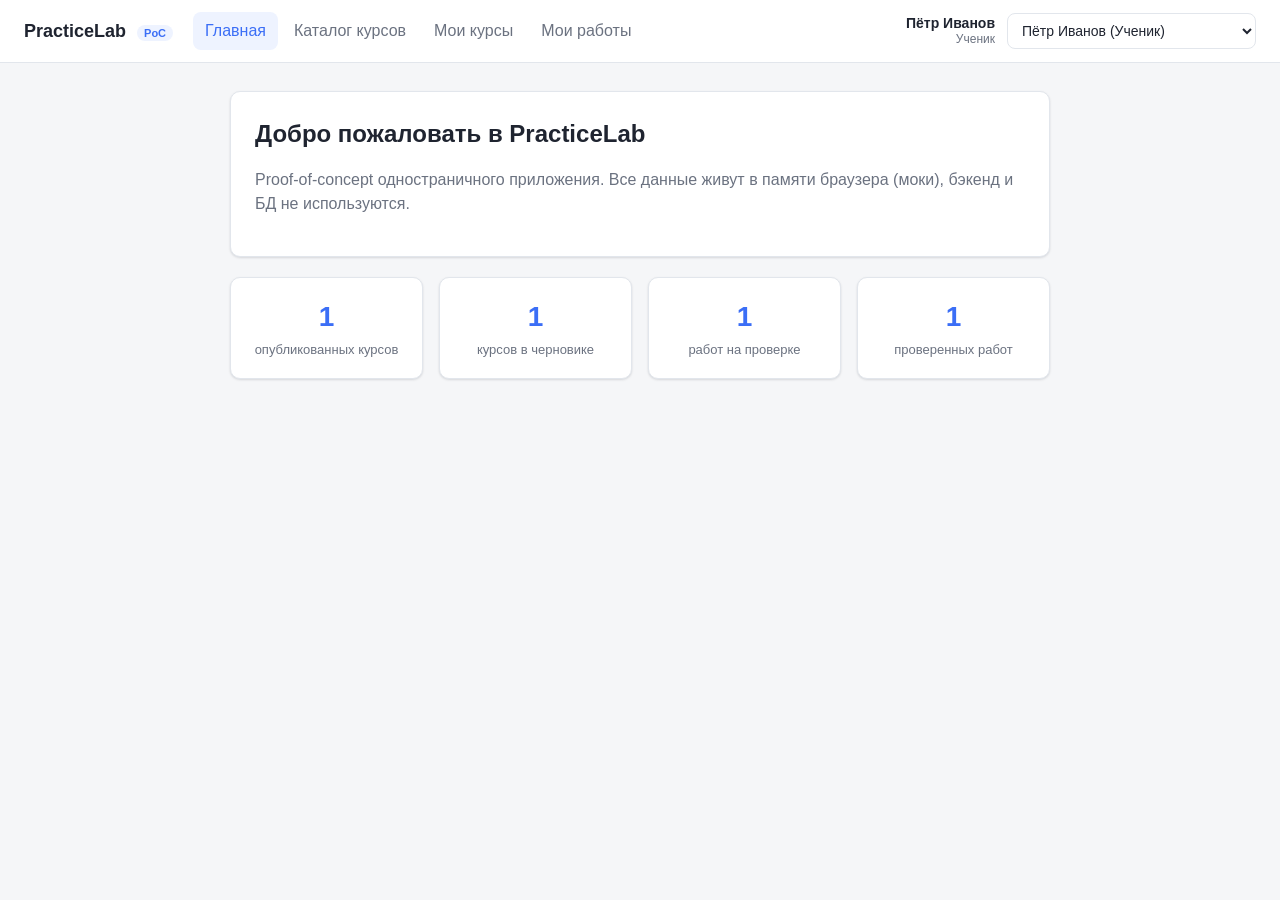
==== poc/index.html @ 83e46f7e "Создан прототип сайта" ====
<!DOCTYPE html>
<html lang="ru">
<head>
  <meta charset="UTF-8" />
  <meta name="viewport" content="width=device-width, initial-scale=1.0" />
  <title>PracticeLab — PoC</title>
  <link rel="stylesheet" href="styles.css" />
</head>
<body>
  <header class="topbar">
    <div class="brand">PracticeLab <span class="badge">PoC</span></div>
    <nav id="nav-links" class="nav"></nav>
    <div class="user">
      <div class="user-id">
        <span id="user-name" class="user-name"></span>
        <span id="user-role" class="user-role"></span>
      </div>
      <select id="role-select" class="select" title="Переключить пользователя"></select>
    </div>
  </header>

  <main id="view" class="view"></main>

  <div id="toasts" class="toasts"></div>

  <script type="module" src="js/app.js"></script>
</body>
</html>
---- poc/styles.css ----
:root {
  --bg: #f5f6f8;
  --card: #ffffff;
  --text: #1f2430;
  --muted: #6b7280;
  --border: #e2e6ec;
  --primary: #3b6ef6;
  --primary-dark: #2f5ad8;
  --green: #16a34a;
  --blue: #2563eb;
  --gray: #9ca3af;
  --red: #dc2626;
  --radius: 10px;
  --shadow: 0 1px 3px rgba(16, 24, 40, .08), 0 1px 2px rgba(16, 24, 40, .06);
}

* { box-sizing: border-box; }

body {
  margin: 0;
  font-family: -apple-system, "Segoe UI", Roboto, "Helvetica Neue", Arial, sans-serif;
  background: var(--bg);
  color: var(--text);
  line-height: 1.5;
}

.topbar {
  display: flex;
  align-items: center;
  gap: 20px;
  padding: 12px 24px;
  background: var(--card);
  border-bottom: 1px solid var(--border);
  position: sticky;
  top: 0;
  z-index: 10;
}

.brand { font-weight: 700; font-size: 18px; white-space: nowrap; }
.badge {
  font-size: 11px;
  font-weight: 600;
  color: var(--primary);
  background: #eef3ff;
  padding: 2px 7px;
  border-radius: 999px;
  margin-left: 6px;
}

.nav { display: flex; gap: 4px; flex: 1; overflow-x: auto; }
.nav a {
  color: var(--muted);
  text-decoration: none;
  padding: 7px 12px;
  border-radius: 8px;
  font-weight: 500;
  white-space: nowrap;
}
.nav a:hover { background: #f0f2f5; color: var(--text); }
.nav a.active { background: #eef3ff; color: var(--primary); }

.user { display: flex; align-items: center; gap: 12px; }
.user-id { text-align: right; line-height: 1.2; }
.user-name { display: block; font-weight: 600; font-size: 14px; }
.user-role { display: block; color: var(--muted); font-size: 12px; }

.view { max-width: 860px; margin: 0 auto; padding: 28px 20px 60px; }
h1 { font-size: 24px; margin: 0 0 8px; }
.muted { color: var(--muted); }

.hero {
  background: var(--card);
  border: 1px solid var(--border);
  border-radius: var(--radius);
  padding: 24px;
  box-shadow: var(--shadow);
}
.hero h1 { margin-top: 0; }

.stats { display: grid; grid-template-columns: repeat(auto-fit, minmax(160px, 1fr)); gap: 16px; margin-top: 20px; }
.stat {
  background: var(--card);
  border: 1px solid var(--border);
  border-radius: var(--radius);
  padding: 18px;
  box-shadow: var(--shadow);
  text-align: center;
}
.stat-num { font-size: 28px; font-weight: 700; color: var(--primary); }
.stat-label { color: var(--muted); font-size: 13px; margin-top: 2px; }

.cards { display: grid; gap: 16px; }
.card {
  background: var(--card);
  border: 1px solid var(--border);
  border-radius: var(--radius);
  padding: 18px;
  box-shadow: var(--shadow);
}
.card-title { font-weight: 600; font-size: 16px; margin-bottom: 4px; }
.card-desc { color: var(--muted); font-size: 14px; margin-bottom: 12px; }
.detail { font-size: 14px; margin: 2px 0; }
.row { margin: 8px 0; }

.tag {
  display: inline-block;
  font-size: 12px;
  font-weight: 600;
  padding: 2px 8px;
  border-radius: 999px;
  vertical-align: middle;
}
.tag-green { background: #e7f6ec; color: var(--green); }
.tag-blue { background: #e8f0fe; color: var(--blue); }
.tag-gray { background: #eef0f3; color: var(--gray); }

.btn {
  display: inline-block;
  border: none;
  background: var(--primary);
  color: #fff;
  padding: 8px 14px;
  border-radius: 8px;
  font-size: 14px;
  font-weight: 500;
  cursor: pointer;
  transition: background .15s;
}
.btn:hover { background: var(--primary-dark); }
.btn:disabled { opacity: .55; cursor: not-allowed; }
.btn-success { background: var(--green); }

.select, input[type="text"], textarea {
  padding: 8px 10px;
  border: 1px solid var(--border);
  border-radius: 8px;
  font-size: 14px;
  font-family: inherit;
  background: #fff;
  color: var(--text);
}
.select { width: auto; }

.form label { display: block; margin-bottom: 10px; font-size: 13px; color: var(--muted); }
.form input, .form textarea { width: 100%; margin-top: 4px; }
.form textarea { min-height: 70px; resize: vertical; }

.actions { display: flex; flex-wrap: wrap; align-items: center; gap: 10px; margin-top: 12px; }
.assign { display: flex; align-items: center; gap: 8px; }

.lesson-list { display: flex; flex-direction: column; gap: 10px; margin-top: 10px; }
.lesson { border: 1px solid var(--border); border-radius: 8px; padding: 12px; }
.lesson-head { display: flex; align-items: center; justify-content: space-between; gap: 10px; }
.lesson-title { font-weight: 500; }

.work-form { margin-top: 10px; display: flex; flex-direction: column; gap: 8px; }
.work-form textarea { min-height: 70px; resize: vertical; }

.work-content {
  background: #0f172a;
  color: #e2e8f0;
  padding: 12px;
  border-radius: 8px;
  font-family: "SFMono-Regular", Consolas, monospace;
  font-size: 13px;
  white-space: pre-wrap;
  margin: 10px 0;
}

.review-form { display: flex; flex-direction: column; gap: 10px; margin-top: 10px; }
.review-form label { font-size: 13px; color: var(--muted); }
.review-form select, .review-form textarea { width: 100%; }
.review-form textarea { min-height: 70px; resize: vertical; }

.loading, .empty, .error { text-align: center; color: var(--muted); padding: 32px 16px; }
.error { color: var(--red); }

.toasts {
  position: fixed;
  right: 20px;
  bottom: 20px;
  display: flex;
  flex-direction: column;
  gap: 10px;
  z-index: 100;
}
.toast {
  background: #1f2430;
  color: #fff;
  padding: 12px 16px;
  border-radius: 8px;
  box-shadow: 0 6px 18px rgba(16, 24, 40, .18);
  font-size: 14px;
  max-width: 340px;
  opacity: 0;
  transform: translateY(8px);
  transition: opacity .25s, transform .25s;
}
.toast-in { opacity: 1; transform: translateY(0); }
.toast-out { opacity: 0; transform: translateY(8px); }
.toast-success { background: var(--green); }
.toast-error { background: var(--red); }
.toast-warn { background: #d97706; }
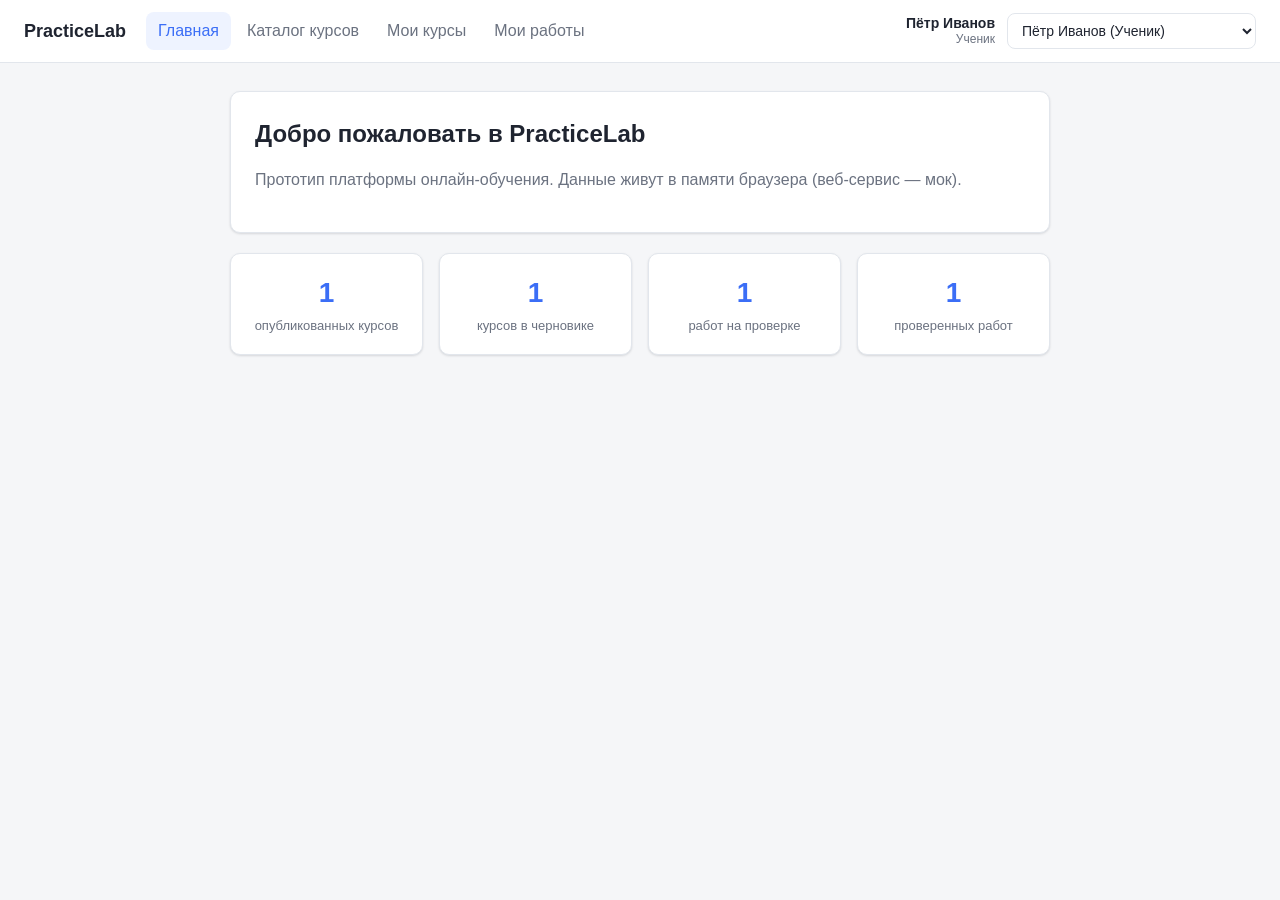
==== commit 38932429: "added value-cases" ====
--- a/poc/index.html
+++ b/poc/index.html
@@ -3,12 +3,12 @@
 <head>
   <meta charset="UTF-8" />
   <meta name="viewport" content="width=device-width, initial-scale=1.0" />
-  <title>PracticeLab — PoC</title>
+  <title>PracticeLab — прототип</title>
   <link rel="stylesheet" href="styles.css" />
 </head>
 <body>
   <header class="topbar">
-    <div class="brand">PracticeLab <span class="badge">PoC</span></div>
+    <div class="brand">PracticeLab</div>
     <nav id="nav-links" class="nav"></nav>
     <div class="user">
       <div class="user-id">
--- a/poc/styles.css
+++ b/poc/styles.css
@@ -37,15 +37,6 @@
 }
 
 .brand { font-weight: 700; font-size: 18px; white-space: nowrap; }
-.badge {
-  font-size: 11px;
-  font-weight: 600;
-  color: var(--primary);
-  background: #eef3ff;
-  padding: 2px 7px;
-  border-radius: 999px;
-  margin-left: 6px;
-}
 
 .nav { display: flex; gap: 4px; flex: 1; overflow-x: auto; }
 .nav a {
@@ -66,6 +57,7 @@
 
 .view { max-width: 860px; margin: 0 auto; padding: 28px 20px 60px; }
 h1 { font-size: 24px; margin: 0 0 8px; }
+h2 { font-size: 18px; margin: 20px 0 8px; }
 .muted { color: var(--muted); }
 
 .hero {
@@ -129,6 +121,8 @@
 .btn:hover { background: var(--primary-dark); }
 .btn:disabled { opacity: .55; cursor: not-allowed; }
 .btn-success { background: var(--green); }
+.btn-danger { background: var(--red); }
+.btn-danger:hover { background: #b91c1c; }
 
 .select, input[type="text"], textarea {
   padding: 8px 10px;
@@ -148,11 +142,21 @@
 .actions { display: flex; flex-wrap: wrap; align-items: center; gap: 10px; margin-top: 12px; }
 .assign { display: flex; align-items: center; gap: 8px; }
 
+.progress { height: 8px; background: #eef0f3; border-radius: 999px; overflow: hidden; margin: 8px 0 4px; }
+.progress-bar { height: 100%; background: var(--green); border-radius: 999px; transition: width .3s; }
+
 .lesson-list { display: flex; flex-direction: column; gap: 10px; margin-top: 10px; }
 .lesson { border: 1px solid var(--border); border-radius: 8px; padding: 12px; }
 .lesson-head { display: flex; align-items: center; justify-content: space-between; gap: 10px; }
 .lesson-title { font-weight: 500; }
 
+.checklist { border: 1px solid var(--border); border-radius: 8px; padding: 12px; margin-top: 10px; background: #fafbfc; }
+.checklist-title { font-weight: 600; font-size: 13px; margin-bottom: 8px; }
+.check-item { display: flex; align-items: center; gap: 8px; font-size: 14px; margin: 4px 0; cursor: pointer; }
+.check-item.checked { color: var(--green); }
+.check-summary { margin-top: 8px; font-size: 13px; font-weight: 600; }
+.check-summary.ok { color: var(--green); }
+
 .work-form { margin-top: 10px; display: flex; flex-direction: column; gap: 8px; }
 .work-form textarea { min-height: 70px; resize: vertical; }
 
@@ -171,6 +175,17 @@
 .review-form label { font-size: 13px; color: var(--muted); }
 .review-form select, .review-form textarea { width: 100%; }
 .review-form textarea { min-height: 70px; resize: vertical; }
+
+.lessons-box { margin-top: 12px; border-top: 1px solid var(--border); padding-top: 4px; }
+.panel-title { font-weight: 600; font-size: 14px; margin: 12px 0 6px; }
+.lesson-rows { display: flex; flex-direction: column; gap: 6px; }
+.lesson-row { display: flex; align-items: center; justify-content: space-between; gap: 10px; padding: 8px 10px; border: 1px solid var(--border); border-radius: 8px; flex-wrap: wrap; }
+.lesson-row-title { font-weight: 500; }
+.lesson-row-actions { display: flex; gap: 6px; }
+
+.add-lesson { border-top: 1px dashed var(--border); margin-top: 12px; padding-top: 12px; display: flex; flex-direction: column; gap: 8px; }
+.add-lesson input, .add-lesson textarea { width: 100%; }
+.check-label { display: flex; align-items: center; gap: 8px; font-size: 14px; }
 
 .loading, .empty, .error { text-align: center; color: var(--muted); padding: 32px 16px; }
 .error { color: var(--red); }
